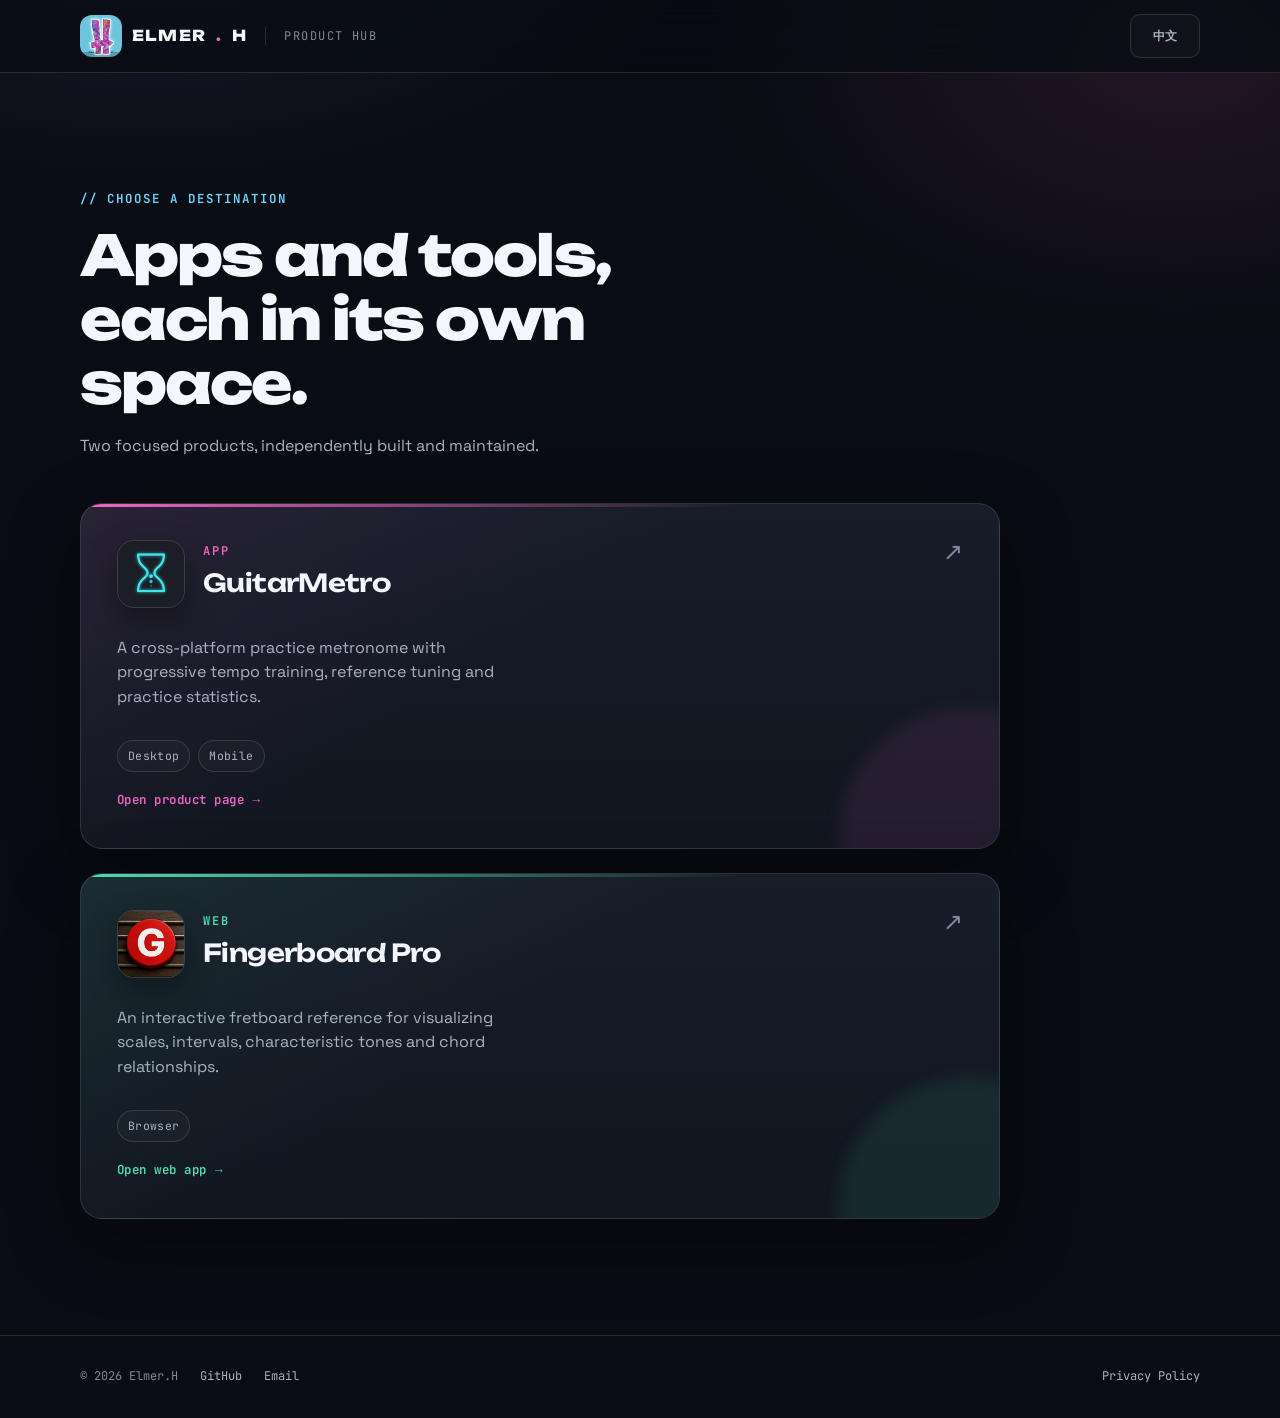
==== index.html @ 27b05f90 "Clarify products and detect visitor language" ====
<!doctype html>
<html lang="en">
<head>
  <meta charset="utf-8">
  <meta name="viewport" content="width=device-width, initial-scale=1">
  <title>Elmer.H — Apps &amp; Web Tools</title>
  <meta name="description" content="Independent apps and web tools from Elmer.H. Open GuitarMetro and Fingerboard Pro.">
  <meta name="theme-color" content="#090c12">
  <meta property="og:title" content="Elmer.H — Apps &amp; Web Tools">
  <meta property="og:description" content="A focused collection of independent apps and web tools.">
  <meta property="og:type" content="website">
  <meta property="og:url" content="https://elmerh.com/">
  <meta property="og:image" content="https://elmerh.com/assets/logo.png">
  <link rel="canonical" href="https://elmerh.com/">
  <link rel="icon" href="assets/logo-mark.png" type="image/png">
  <link rel="stylesheet" href="assets/fonts.css">
  <style>
    :root {
      color-scheme: dark;
      --color-background: #090c12;
      --color-surface: #111620;
      --color-surface-raised: #171d29;
      --color-text: #f4f6fb;
      --color-text-secondary: #aab3c5;
      --color-text-tertiary: #7e899e;
      --color-outline: rgba(255, 255, 255, 0.12);
      --color-outline-strong: rgba(255, 255, 255, 0.22);
      --color-interactive: #6ed8ff;
      --color-focus: #f6b8e2;
      --color-brand: #f266c6;
      --color-guitarmetro: #f266c6;
      --color-fingerboard: #4ee0ae;
      --shadow-card: 0 24px 70px rgba(0, 0, 0, 0.34);
      --font-display: "Unbounded", "Segoe UI Variable", sans-serif;
      --font-body: "Space Grotesk", "Segoe UI Variable", "PingFang SC", "Microsoft YaHei", sans-serif;
      --font-label: "JetBrains Mono", "Cascadia Code", monospace;
    }

    * { box-sizing: border-box; }
    html { min-width: 240px; background: var(--color-background); }

    body {
      min-height: 100vh;
      min-height: 100svh;
      margin: 0;
      display: grid;
      grid-template-rows: auto 1fr auto;
      color: var(--color-text);
      background:
        radial-gradient(900px 540px at 12% -10%, rgba(157, 123, 255, 0.15), transparent 64%),
        radial-gradient(780px 480px at 92% 4%, rgba(242, 102, 198, 0.11), transparent 60%),
        var(--color-background);
      font-family: var(--font-body);
      font-size: 1rem;
      line-height: 1.55;
      overflow-x: hidden;
    }

    a, button { -webkit-tap-highlight-color: transparent; }

    .skip-link {
      position: fixed;
      top: 12px;
      left: 12px;
      z-index: 20;
      padding: 10px 14px;
      border-radius: 8px;
      color: var(--color-background);
      background: var(--color-focus);
      font-weight: 700;
      text-decoration: none;
      transform: translateY(-160%);
    }

    .skip-link:focus { transform: translateY(0); }

    .shell {
      width: min(1120px, calc(100% - 48px));
      margin-inline: auto;
    }

    header {
      border-bottom: 1px solid var(--color-outline);
      background: rgba(9, 12, 18, 0.76);
      backdrop-filter: blur(16px);
      -webkit-backdrop-filter: blur(16px);
    }

    .nav {
      min-height: 72px;
      display: flex;
      align-items: center;
      gap: 18px;
    }

    .brand {
      display: inline-flex;
      align-items: center;
      gap: 10px;
      color: var(--color-text);
      font-family: var(--font-display);
      font-size: 0.94rem;
      font-weight: 800;
      letter-spacing: 0.08em;
      line-height: 1;
      text-decoration: none;
      text-transform: uppercase;
    }

    .brand-logo {
      width: 42px;
      height: 42px;
      display: block;
      flex: 0 0 auto;
      border-radius: 12px;
      object-fit: contain;
    }

    .brand-dot { color: var(--color-brand); }

    .hub-label {
      padding-left: 18px;
      border-left: 1px solid var(--color-outline);
      color: var(--color-text-tertiary);
      font-family: var(--font-label);
      font-size: 0.75rem;
      letter-spacing: 0.12em;
      text-transform: uppercase;
    }

    .nav-spacer { flex: 1; }

    .lang-button {
      min-width: 70px;
      min-height: 44px;
      padding: 8px 14px;
      border: 1px solid var(--color-outline);
      border-radius: 10px;
      color: var(--color-text-secondary);
      background: rgba(255, 255, 255, 0.025);
      font-family: var(--font-label);
      font-size: 0.78rem;
      font-weight: 600;
      letter-spacing: 0.04em;
      cursor: pointer;
      transition: color 150ms ease, border-color 150ms ease, background-color 150ms ease;
    }

    .lang-button:hover {
      color: var(--color-text);
      border-color: var(--color-outline-strong);
      background: rgba(255, 255, 255, 0.055);
    }

    :focus-visible {
      outline: 3px solid var(--color-focus);
      outline-offset: 4px;
    }

    main {
      display: flex;
      align-items: center;
      padding-block: clamp(56px, 10vw, 116px);
    }

    .intro { max-width: 760px; }

    .eyebrow {
      margin: 0 0 16px;
      color: var(--color-interactive);
      font-family: var(--font-label);
      font-size: 0.78rem;
      font-weight: 600;
      letter-spacing: 0.16em;
      text-transform: uppercase;
    }

    h1 {
      max-width: 720px;
      margin: 0;
      font-family: var(--font-display);
      font-size: clamp(2rem, 5.2vw, 3.5rem);
      font-weight: 800;
      letter-spacing: -0.035em;
      line-height: 1.14;
    }

    .intro-copy {
      max-width: 620px;
      margin: 18px 0 0;
      color: var(--color-text-secondary);
      font-size: 1rem;
    }

    .app-grid {
      display: grid;
      grid-template-columns: minmax(0, 1fr);
      width: min(100%, 920px);
      gap: 24px;
      margin-top: 44px;
    }

    .product-card {
      --card-accent: var(--color-interactive);
      position: relative;
      min-width: 0;
      min-height: 330px;
      padding: clamp(24px, 4vw, 36px);
      display: flex;
      flex-direction: column;
      overflow: hidden;
      border: 1px solid var(--color-outline);
      border-radius: 22px;
      color: inherit;
      background:
        linear-gradient(145deg, color-mix(in srgb, var(--card-accent) 8%, transparent), transparent 44%),
        linear-gradient(180deg, var(--color-surface-raised), var(--color-surface));
      box-shadow: var(--shadow-card);
      text-decoration: none;
      isolation: isolate;
      transition: transform 180ms ease, border-color 180ms ease, box-shadow 180ms ease;
    }

    .product-card::before {
      content: "";
      position: absolute;
      inset: 0 auto auto 0;
      width: 100%;
      height: 3px;
      background: linear-gradient(90deg, var(--card-accent), transparent 72%);
    }

    .product-card::after {
      content: "";
      position: absolute;
      right: -100px;
      bottom: -120px;
      z-index: -1;
      width: 260px;
      height: 260px;
      border-radius: 50%;
      background: color-mix(in srgb, var(--card-accent) 9%, transparent);
      filter: blur(8px);
    }

    .product-card--guitarmetro { --card-accent: var(--color-guitarmetro); }
    .product-card--fingerboard { --card-accent: var(--color-fingerboard); }

    .product-card:hover {
      transform: translateY(-4px);
      border-color: color-mix(in srgb, var(--card-accent) 54%, var(--color-outline));
      box-shadow: 0 30px 84px rgba(0, 0, 0, 0.42);
    }

    .product-card:focus-visible {
      border-color: var(--card-accent);
      outline-color: var(--color-focus);
    }

    .card-top {
      display: flex;
      align-items: flex-start;
      gap: 18px;
    }

    .app-icon {
      width: 68px;
      height: 68px;
      flex: none;
      border: 1px solid var(--color-outline);
      border-radius: 17px;
      object-fit: cover;
      box-shadow: 0 12px 30px rgba(0, 0, 0, 0.36);
    }

    .app-kind {
      margin: 2px 0 8px;
      color: var(--card-accent);
      font-family: var(--font-label);
      font-size: 0.75rem;
      font-weight: 600;
      letter-spacing: 0.15em;
      text-transform: uppercase;
    }

    h2 {
      margin: 0;
      font-family: var(--font-display);
      font-size: clamp(1.22rem, 2.2vw, 1.55rem);
      font-weight: 600;
      letter-spacing: -0.025em;
      line-height: 1.2;
    }

    .card-arrow {
      margin-left: auto;
      color: var(--color-text-tertiary);
      font-size: 1.5rem;
      line-height: 1;
      transition: color 150ms ease, transform 150ms ease;
    }

    .product-card:hover .card-arrow,
    .product-card:focus-visible .card-arrow {
      color: var(--card-accent);
      transform: translate(2px, -2px);
    }

    .card-copy {
      max-width: 42ch;
      margin: 28px 0 0;
      color: var(--color-text-secondary);
      font-size: 1rem;
    }

    .card-footer { margin-top: auto; padding-top: 30px; }

    .platforms {
      display: flex;
      flex-wrap: wrap;
      gap: 8px;
    }

    .platform {
      padding: 6px 10px;
      border: 1px solid var(--color-outline);
      border-radius: 999px;
      color: var(--color-text-secondary);
      background: rgba(255, 255, 255, 0.025);
      font-family: var(--font-label);
      font-size: 0.72rem;
      letter-spacing: 0.03em;
    }

    .open-label {
      display: inline-flex;
      align-items: center;
      gap: 8px;
      margin-top: 18px;
      color: var(--card-accent);
      font-family: var(--font-label);
      font-size: 0.78rem;
      font-weight: 600;
      letter-spacing: 0.04em;
    }

    footer {
      border-top: 1px solid var(--color-outline);
      color: var(--color-text-tertiary);
      font-family: var(--font-label);
      font-size: 0.75rem;
    }

    .footer-inner {
      min-height: 82px;
      display: flex;
      align-items: center;
      gap: 22px;
      flex-wrap: wrap;
    }

    .footer-spacer { flex: 1; }

    footer a {
      color: var(--color-text-secondary);
      text-underline-offset: 4px;
      text-decoration-color: transparent;
      transition: color 150ms ease, text-decoration-color 150ms ease;
    }

    footer a:hover {
      color: var(--color-text);
      text-decoration-color: var(--color-text-tertiary);
    }

    .zh-t { display: none; }
    html[lang="zh-CN"] .zh-t { display: inline; }
    html[lang="zh-CN"] .en-t { display: none; }

    @media (max-width: 760px) {
      .shell { width: min(100% - 36px, 640px); }
      main { align-items: flex-start; padding-block: 58px 72px; }
      .app-grid { grid-template-columns: 1fr; margin-top: 36px; }
      .product-card { min-height: 300px; }
    }

    @media (max-width: 420px) {
      .shell { width: min(100% - 28px, 380px); }
      .nav { min-height: 64px; gap: 12px; }
      .hub-label { display: none; }
      main { padding-block: 44px 56px; }
      h1 { font-size: 1.85rem; }
      .app-grid { gap: 16px; margin-top: 30px; }
      .product-card { min-height: 286px; border-radius: 18px; }
      .card-top { gap: 14px; }
      .card-arrow { display: none; }
      .app-icon { width: 60px; height: 60px; border-radius: 15px; }
      .footer-inner { align-items: flex-start; gap: 14px 20px; padding-block: 22px; }
      .footer-spacer { flex-basis: 100%; height: 0; }
    }

    @media (prefers-reduced-motion: reduce) {
      *, *::before, *::after {
        scroll-behavior: auto !important;
        transition-duration: 0.01ms !important;
        animation-duration: 0.01ms !important;
        animation-iteration-count: 1 !important;
      }
    }
  </style>
</head>
<body>
  <a class="skip-link" href="#products"><span class="en-t">Skip to products</span><span class="zh-t">跳到产品入口</span></a>

  <header>
    <nav class="nav shell" aria-label="Primary navigation">
      <a class="brand" href="/" aria-label="Elmer.H home"><img class="brand-logo" src="assets/logo.png" alt="" width="42" height="42">Elmer<span class="brand-dot">.</span>H</a>
      <span class="hub-label"><span class="en-t">Product Hub</span><span class="zh-t">产品入口</span></span>
      <span class="nav-spacer"></span>
      <button class="lang-button" id="languageButton" type="button" aria-pressed="false">
        <span class="en-t">中文</span><span class="zh-t">EN</span>
      </button>
    </nav>
  </header>

  <main id="products">
    <div class="shell">
      <div class="intro">
        <p class="eyebrow"><span class="en-t">// Choose a destination</span><span class="zh-t">// 选择一个入口</span></p>
        <h1>
          <span class="en-t">Apps and tools,<br>each in its own space.</span>
          <span class="zh-t">选择一个产品，<br>进入它自己的空间。</span>
        </h1>
        <p class="intro-copy">
          <span class="en-t">Two focused products, independently built and maintained.</span>
          <span class="zh-t">两个专注的产品，各自独立开发与维护。</span>
        </p>
      </div>

      <div class="app-grid">
        <a class="product-card product-card--guitarmetro" href="/guitarmetro/">
          <div class="card-top">
            <img class="app-icon" src="assets/guitarmetro-icon.png" alt="" width="68" height="68">
            <div>
              <p class="app-kind">App</p>
              <h2>GuitarMetro</h2>
            </div>
            <span class="card-arrow" aria-hidden="true">↗</span>
          </div>
          <p class="card-copy">
            <span class="en-t">A cross-platform practice metronome with progressive tempo training, reference tuning and practice statistics.</span>
            <span class="zh-t">跨平台练习节拍器，集渐进变速训练、参考调弦与练琴统计于一体。</span>
          </p>
          <div class="card-footer">
            <div class="platforms" aria-label="Supported platforms">
              <span class="platform">Desktop</span>
              <span class="platform">Mobile</span>
            </div>
            <span class="open-label"><span class="en-t">Open product page</span><span class="zh-t">打开产品页面</span> <span aria-hidden="true">→</span></span>
          </div>
        </a>

        <a class="product-card product-card--fingerboard" href="/fingerboard/">
          <div class="card-top">
            <img class="app-icon" src="assets/fingerboard-pro-icon.png" alt="" width="68" height="68">
            <div>
              <p class="app-kind">Web</p>
              <h2>Fingerboard Pro</h2>
            </div>
            <span class="card-arrow" aria-hidden="true">↗</span>
          </div>
          <p class="card-copy">
            <span class="en-t">An interactive fretboard reference for visualizing scales, intervals, characteristic tones and chord relationships.</span>
            <span class="zh-t">在整条吉他指板上查看音阶、音程、特征音与和弦关系的交互式参考工具。</span>
          </p>
          <div class="card-footer">
            <div class="platforms" aria-label="Supported platforms">
              <span class="platform">Browser</span>
            </div>
            <span class="open-label"><span class="en-t">Open web app</span><span class="zh-t">打开 Web 应用</span> <span aria-hidden="true">→</span></span>
          </div>
        </a>
      </div>
    </div>
  </main>

  <footer>
    <div class="footer-inner shell">
      <span>© 2026 Elmer.H</span>
      <a href="https://github.com/ElmerH313">GitHub</a>
      <a href="mailto:elmerhou@163.com">Email</a>
      <span class="footer-spacer"></span>
      <a href="privacy.html"><span class="en-t">Privacy Policy</span><span class="zh-t">隐私政策</span></a>
    </div>
  </footer>

  <script>
    (function () {
      var button = document.getElementById('languageButton');
      var language = /^zh(?:-|$)/i.test(navigator.language || '') ? 'zh-CN' : 'en';
      var hasSavedLanguage = false;
      var hasManualSelection = false;

      try {
        var savedLanguage = localStorage.getItem('lang');
        if (savedLanguage === 'zh' || savedLanguage === 'en') {
          language = savedLanguage === 'zh' ? 'zh-CN' : 'en';
          hasSavedLanguage = true;
        }
      } catch (_) {
        // Continue with automatic language detection when storage is unavailable.
      }

      function applyLanguage(nextLanguage) {
        var isChinese = nextLanguage === 'zh-CN';
        document.documentElement.lang = isChinese ? 'zh-CN' : 'en';
        button.setAttribute('aria-pressed', String(isChinese));
        button.setAttribute('aria-label', isChinese ? 'Switch to English' : '切换到中文');
      }

      applyLanguage(language);

      if (!hasSavedLanguage) {
        var controller = typeof AbortController === 'function' ? new AbortController() : null;
        var timeout = window.setTimeout(function () {
          if (controller) controller.abort();
        }, 1800);

        fetch('https://api.country.is/', {
          cache: 'no-store',
          signal: controller ? controller.signal : undefined
        })
          .then(function (response) {
            if (!response.ok) throw new Error('Country lookup failed');
            return response.json();
          })
          .then(function (result) {
            if (!hasManualSelection) {
              var usesChinese = ['CN', 'HK', 'MO', 'TW'].indexOf(result.country) !== -1;
              applyLanguage(usesChinese ? 'zh-CN' : 'en');
            }
          })
          .catch(function () {
            // Keep the browser-language fallback when IP detection is unavailable.
          })
          .finally(function () {
            window.clearTimeout(timeout);
          });
      }

      button.addEventListener('click', function () {
        hasManualSelection = true;
        var nextLanguage = document.documentElement.lang === 'zh-CN' ? 'en' : 'zh-CN';
        applyLanguage(nextLanguage);
        try {
          localStorage.setItem('lang', nextLanguage === 'zh-CN' ? 'zh' : 'en');
        } catch (_) {
          // The language still changes when storage is unavailable.
        }
      });
    })();
  </script>
</body>
</html>
---- assets/fonts.css ----
@font-face { font-family: 'JetBrains Mono'; font-style: normal; font-weight: 400; font-display: swap; src: url('fonts/JetBrainsMono-400.woff2') format('woff2'); }
@font-face { font-family: 'JetBrains Mono'; font-style: normal; font-weight: 600; font-display: swap; src: url('fonts/JetBrainsMono-600.woff2') format('woff2'); }
@font-face { font-family: 'Space Grotesk'; font-style: normal; font-weight: 400; font-display: swap; src: url('fonts/SpaceGrotesk-400.woff2') format('woff2'); }
@font-face { font-family: 'Space Grotesk'; font-style: normal; font-weight: 500; font-display: swap; src: url('fonts/SpaceGrotesk-500.woff2') format('woff2'); }
@font-face { font-family: 'Space Grotesk'; font-style: normal; font-weight: 700; font-display: swap; src: url('fonts/SpaceGrotesk-700.woff2') format('woff2'); }
@font-face { font-family: 'Unbounded'; font-style: normal; font-weight: 600; font-display: swap; src: url('fonts/Unbounded-600.woff2') format('woff2'); }
@font-face { font-family: 'Unbounded'; font-style: normal; font-weight: 800; font-display: swap; src: url('fonts/Unbounded-800.woff2') format('woff2'); }
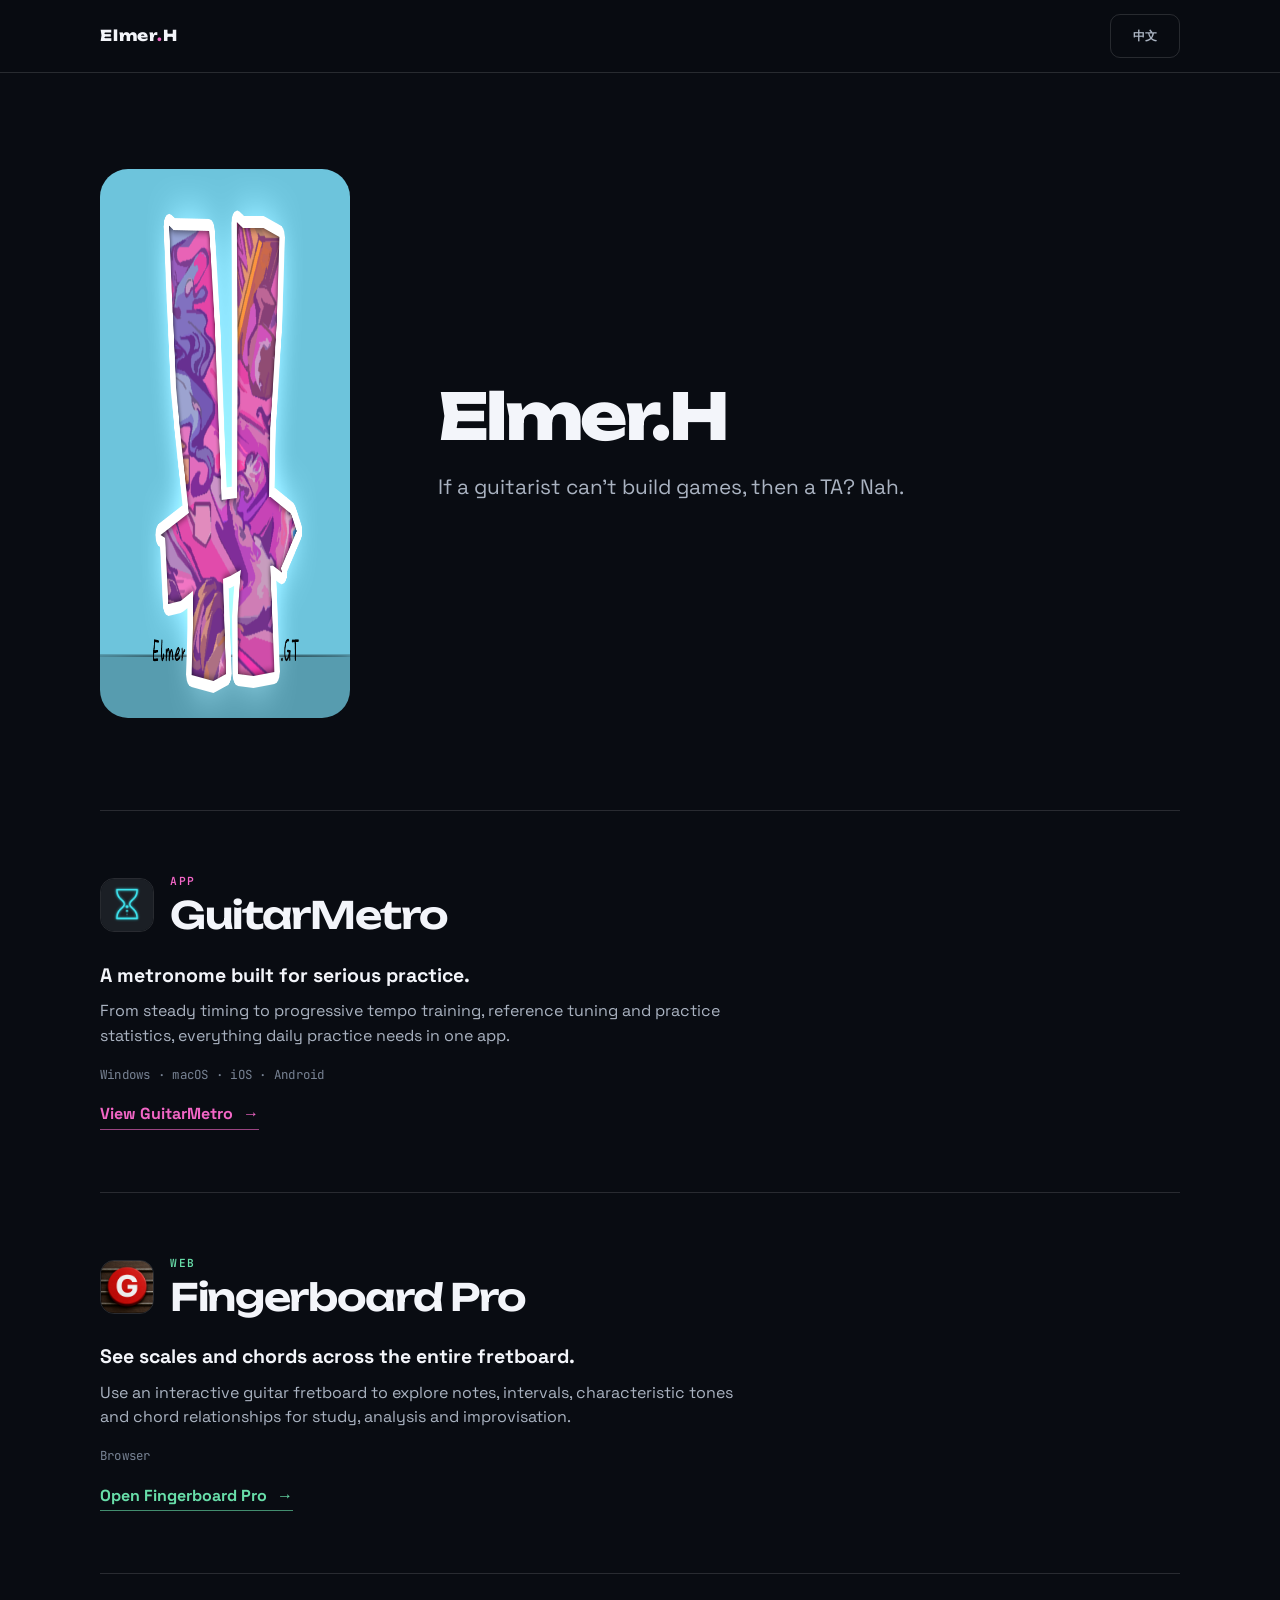
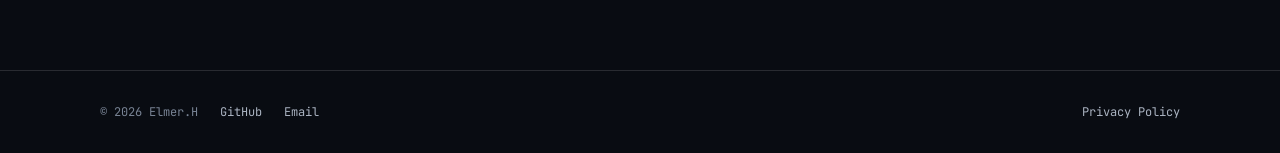
==== commit 1951767f: "Refine homepage into editorial product index" ====
--- a/index.html
+++ b/index.html
@@ -4,10 +4,10 @@
   <meta charset="utf-8">
   <meta name="viewport" content="width=device-width, initial-scale=1">
   <title>Elmer.H — Apps &amp; Web Tools</title>
-  <meta name="description" content="Independent apps and web tools from Elmer.H. Open GuitarMetro and Fingerboard Pro.">
+  <meta name="description" content="Independent apps and web tools by Elmer.H: GuitarMetro and Fingerboard Pro.">
   <meta name="theme-color" content="#090c12">
   <meta property="og:title" content="Elmer.H — Apps &amp; Web Tools">
-  <meta property="og:description" content="A focused collection of independent apps and web tools.">
+  <meta property="og:description" content="Independent apps and web tools by Elmer.H.">
   <meta property="og:type" content="website">
   <meta property="og:url" content="https://elmerh.com/">
   <meta property="og:image" content="https://elmerh.com/assets/logo.png">
@@ -17,56 +17,58 @@
   <style>
     :root {
       color-scheme: dark;
-      --color-background: #090c12;
-      --color-surface: #111620;
-      --color-surface-raised: #171d29;
-      --color-text: #f4f6fb;
-      --color-text-secondary: #aab3c5;
-      --color-text-tertiary: #7e899e;
-      --color-outline: rgba(255, 255, 255, 0.12);
-      --color-outline-strong: rgba(255, 255, 255, 0.22);
-      --color-interactive: #6ed8ff;
-      --color-focus: #f6b8e2;
-      --color-brand: #f266c6;
-      --color-guitarmetro: #f266c6;
-      --color-fingerboard: #4ee0ae;
-      --shadow-card: 0 24px 70px rgba(0, 0, 0, 0.34);
-      --font-display: "Unbounded", "Segoe UI Variable", sans-serif;
-      --font-body: "Space Grotesk", "Segoe UI Variable", "PingFang SC", "Microsoft YaHei", sans-serif;
-      --font-label: "JetBrains Mono", "Cascadia Code", monospace;
+      --background: #090c12;
+      --surface: #10151d;
+      --text: #f3f5fa;
+      --text-secondary: #aab3c1;
+      --text-tertiary: #788394;
+      --outline: rgba(255, 255, 255, 0.13);
+      --outline-strong: rgba(255, 255, 255, 0.25);
+      --focus: #f6b8e2;
+      --brand: #f266c6;
+      --guitarmetro: #f266c6;
+      --fingerboard: #68dea9;
+      --display: "Unbounded", "Segoe UI Variable", sans-serif;
+      --body: "Space Grotesk", "Segoe UI Variable", "PingFang SC", "Microsoft YaHei", sans-serif;
+      --label: "JetBrains Mono", "Cascadia Code", monospace;
     }
 
     * { box-sizing: border-box; }
-    html { min-width: 240px; background: var(--color-background); }
+    html { min-width: 240px; background: var(--background); }
 
     body {
       min-height: 100vh;
       min-height: 100svh;
       margin: 0;
-      display: grid;
-      grid-template-rows: auto 1fr auto;
-      color: var(--color-text);
-      background:
-        radial-gradient(900px 540px at 12% -10%, rgba(157, 123, 255, 0.15), transparent 64%),
-        radial-gradient(780px 480px at 92% 4%, rgba(242, 102, 198, 0.11), transparent 60%),
-        var(--color-background);
-      font-family: var(--font-body);
+      color: var(--text);
+      background: var(--background);
+      font-family: var(--body);
       font-size: 1rem;
       line-height: 1.55;
       overflow-x: hidden;
     }
 
     a, button { -webkit-tap-highlight-color: transparent; }
+
+    :focus-visible {
+      outline: 3px solid var(--focus);
+      outline-offset: 4px;
+    }
+
+    .shell {
+      width: min(1080px, calc(100% - 48px));
+      margin-inline: auto;
+    }
 
     .skip-link {
       position: fixed;
       top: 12px;
       left: 12px;
-      z-index: 20;
+      z-index: 30;
       padding: 10px 14px;
       border-radius: 8px;
-      color: var(--color-background);
-      background: var(--color-focus);
+      color: var(--background);
+      background: var(--focus);
       font-weight: 700;
       text-decoration: none;
       transform: translateY(-160%);
@@ -74,16 +76,14 @@
 
     .skip-link:focus { transform: translateY(0); }
 
-    .shell {
-      width: min(1120px, calc(100% - 48px));
-      margin-inline: auto;
-    }
-
     header {
-      border-bottom: 1px solid var(--color-outline);
-      background: rgba(9, 12, 18, 0.76);
-      backdrop-filter: blur(16px);
-      -webkit-backdrop-filter: blur(16px);
+      position: sticky;
+      top: 0;
+      z-index: 20;
+      border-bottom: 1px solid var(--outline);
+      background: rgba(9, 12, 18, 0.92);
+      backdrop-filter: blur(14px);
+      -webkit-backdrop-filter: blur(14px);
     }
 
     .nav {
@@ -94,260 +94,179 @@
     }
 
     .brand {
-      display: inline-flex;
-      align-items: center;
-      gap: 10px;
-      color: var(--color-text);
-      font-family: var(--font-display);
+      color: var(--text);
+      font-family: var(--display);
       font-size: 0.94rem;
-      font-weight: 800;
-      letter-spacing: 0.08em;
-      line-height: 1;
+      font-weight: 700;
+      letter-spacing: 0.05em;
       text-decoration: none;
-      text-transform: uppercase;
-    }
-
-    .brand-logo {
-      width: 42px;
-      height: 42px;
-      display: block;
-      flex: 0 0 auto;
-      border-radius: 12px;
-      object-fit: contain;
-    }
-
-    .brand-dot { color: var(--color-brand); }
-
-    .hub-label {
-      padding-left: 18px;
-      border-left: 1px solid var(--color-outline);
-      color: var(--color-text-tertiary);
-      font-family: var(--font-label);
-      font-size: 0.75rem;
-      letter-spacing: 0.12em;
-      text-transform: uppercase;
-    }
-
+    }
+
+    .brand-dot { color: var(--brand); }
     .nav-spacer { flex: 1; }
 
     .lang-button {
       min-width: 70px;
       min-height: 44px;
       padding: 8px 14px;
-      border: 1px solid var(--color-outline);
+      border: 1px solid var(--outline);
       border-radius: 10px;
-      color: var(--color-text-secondary);
-      background: rgba(255, 255, 255, 0.025);
-      font-family: var(--font-label);
+      color: var(--text-secondary);
+      background: transparent;
+      font-family: var(--label);
       font-size: 0.78rem;
       font-weight: 600;
-      letter-spacing: 0.04em;
       cursor: pointer;
       transition: color 150ms ease, border-color 150ms ease, background-color 150ms ease;
     }
 
     .lang-button:hover {
-      color: var(--color-text);
-      border-color: var(--color-outline-strong);
-      background: rgba(255, 255, 255, 0.055);
-    }
-
-    :focus-visible {
-      outline: 3px solid var(--color-focus);
-      outline-offset: 4px;
-    }
-
-    main {
+      color: var(--text);
+      border-color: var(--outline-strong);
+      background: rgba(255, 255, 255, 0.04);
+    }
+
+    main { padding-block: clamp(54px, 8vw, 96px); }
+
+    .hero {
+      display: grid;
+      grid-template-columns: minmax(190px, 250px) minmax(0, 1fr);
+      align-items: center;
+      gap: clamp(42px, 7vw, 88px);
+      padding-bottom: clamp(58px, 8vw, 92px);
+    }
+
+    .hero-logo {
+      width: 100%;
+      display: block;
+      border-radius: 28px;
+    }
+
+    h1 {
+      margin: 0;
+      font-family: var(--display);
+      font-size: clamp(2.25rem, 5vw, 4rem);
+      font-weight: 700;
+      letter-spacing: -0.04em;
+      line-height: 1;
+    }
+
+    .personal-line {
+      max-width: 36ch;
+      margin: 24px 0 0;
+      color: var(--text-secondary);
+      font-size: clamp(1.05rem, 2vw, 1.3rem);
+      line-height: 1.45;
+    }
+
+    .products {
+      border-top: 1px solid var(--outline);
+    }
+
+    .product {
+      --accent: var(--brand);
+      display: block;
+      position: relative;
+      padding-block: clamp(38px, 6vw, 62px);
+      border-bottom: 1px solid var(--outline);
+      color: inherit;
+      text-decoration: none;
+    }
+
+    .product--guitarmetro { --accent: var(--guitarmetro); }
+    .product--fingerboard { --accent: var(--fingerboard); }
+
+    .product-inner {
+      max-width: 790px;
+      transition: transform 180ms ease;
+    }
+
+    .product:hover .product-inner,
+    .product:focus-visible .product-inner {
+      transform: translateX(6px);
+    }
+
+    .product-heading {
       display: flex;
       align-items: center;
-      padding-block: clamp(56px, 10vw, 116px);
-    }
-
-    .intro { max-width: 760px; }
-
-    .eyebrow {
-      margin: 0 0 16px;
-      color: var(--color-interactive);
-      font-family: var(--font-label);
-      font-size: 0.78rem;
+      gap: 16px;
+    }
+
+    .app-icon {
+      width: 54px;
+      height: 54px;
+      flex: 0 0 auto;
+      display: block;
+      border: 1px solid var(--outline);
+      border-radius: 14px;
+      object-fit: cover;
+    }
+
+    .product-kind {
+      margin: 0 0 5px;
+      color: var(--accent);
+      font-family: var(--label);
+      font-size: 0.7rem;
       font-weight: 600;
-      letter-spacing: 0.16em;
-      text-transform: uppercase;
-    }
-
-    h1 {
-      max-width: 720px;
-      margin: 0;
-      font-family: var(--font-display);
-      font-size: clamp(2rem, 5.2vw, 3.5rem);
-      font-weight: 800;
-      letter-spacing: -0.035em;
-      line-height: 1.14;
-    }
-
-    .intro-copy {
-      max-width: 620px;
-      margin: 18px 0 0;
-      color: var(--color-text-secondary);
-      font-size: 1rem;
-    }
-
-    .app-grid {
-      display: grid;
-      grid-template-columns: minmax(0, 1fr);
-      width: min(100%, 920px);
-      gap: 24px;
-      margin-top: 44px;
-    }
-
-    .product-card {
-      --card-accent: var(--color-interactive);
-      position: relative;
-      min-width: 0;
-      min-height: 330px;
-      padding: clamp(24px, 4vw, 36px);
-      display: flex;
-      flex-direction: column;
-      overflow: hidden;
-      border: 1px solid var(--color-outline);
-      border-radius: 22px;
-      color: inherit;
-      background:
-        linear-gradient(145deg, color-mix(in srgb, var(--card-accent) 8%, transparent), transparent 44%),
-        linear-gradient(180deg, var(--color-surface-raised), var(--color-surface));
-      box-shadow: var(--shadow-card);
-      text-decoration: none;
-      isolation: isolate;
-      transition: transform 180ms ease, border-color 180ms ease, box-shadow 180ms ease;
-    }
-
-    .product-card::before {
-      content: "";
-      position: absolute;
-      inset: 0 auto auto 0;
-      width: 100%;
-      height: 3px;
-      background: linear-gradient(90deg, var(--card-accent), transparent 72%);
-    }
-
-    .product-card::after {
-      content: "";
-      position: absolute;
-      right: -100px;
-      bottom: -120px;
-      z-index: -1;
-      width: 260px;
-      height: 260px;
-      border-radius: 50%;
-      background: color-mix(in srgb, var(--card-accent) 9%, transparent);
-      filter: blur(8px);
-    }
-
-    .product-card--guitarmetro { --card-accent: var(--color-guitarmetro); }
-    .product-card--fingerboard { --card-accent: var(--color-fingerboard); }
-
-    .product-card:hover {
-      transform: translateY(-4px);
-      border-color: color-mix(in srgb, var(--card-accent) 54%, var(--color-outline));
-      box-shadow: 0 30px 84px rgba(0, 0, 0, 0.42);
-    }
-
-    .product-card:focus-visible {
-      border-color: var(--card-accent);
-      outline-color: var(--color-focus);
-    }
-
-    .card-top {
-      display: flex;
-      align-items: flex-start;
-      gap: 18px;
-    }
-
-    .app-icon {
-      width: 68px;
-      height: 68px;
-      flex: none;
-      border: 1px solid var(--color-outline);
-      border-radius: 17px;
-      object-fit: cover;
-      box-shadow: 0 12px 30px rgba(0, 0, 0, 0.36);
-    }
-
-    .app-kind {
-      margin: 2px 0 8px;
-      color: var(--card-accent);
-      font-family: var(--font-label);
-      font-size: 0.75rem;
-      font-weight: 600;
-      letter-spacing: 0.15em;
+      letter-spacing: 0.14em;
       text-transform: uppercase;
     }
 
     h2 {
       margin: 0;
-      font-family: var(--font-display);
-      font-size: clamp(1.22rem, 2.2vw, 1.55rem);
+      font-family: var(--display);
+      font-size: clamp(1.55rem, 3vw, 2.35rem);
       font-weight: 600;
-      letter-spacing: -0.025em;
-      line-height: 1.2;
-    }
-
-    .card-arrow {
-      margin-left: auto;
-      color: var(--color-text-tertiary);
-      font-size: 1.5rem;
-      line-height: 1;
-      transition: color 150ms ease, transform 150ms ease;
-    }
-
-    .product-card:hover .card-arrow,
-    .product-card:focus-visible .card-arrow {
-      color: var(--card-accent);
-      transform: translate(2px, -2px);
-    }
-
-    .card-copy {
-      max-width: 42ch;
-      margin: 28px 0 0;
-      color: var(--color-text-secondary);
+      letter-spacing: -0.035em;
+      line-height: 1.1;
+    }
+
+    .product-summary {
+      margin: 24px 0 0;
+      color: var(--text);
+      font-size: clamp(1.05rem, 2vw, 1.22rem);
+      font-weight: 600;
+    }
+
+    .product-description {
+      max-width: 66ch;
+      margin: 8px 0 0;
+      color: var(--text-secondary);
       font-size: 1rem;
     }
 
-    .card-footer { margin-top: auto; padding-top: 30px; }
-
     .platforms {
-      display: flex;
-      flex-wrap: wrap;
-      gap: 8px;
-    }
-
-    .platform {
-      padding: 6px 10px;
-      border: 1px solid var(--color-outline);
-      border-radius: 999px;
-      color: var(--color-text-secondary);
-      background: rgba(255, 255, 255, 0.025);
-      font-family: var(--font-label);
-      font-size: 0.72rem;
-      letter-spacing: 0.03em;
+      margin: 16px 0 0;
+      color: var(--text-tertiary);
+      font-family: var(--label);
+      font-size: 0.78rem;
+      letter-spacing: 0.02em;
     }
 
     .open-label {
       display: inline-flex;
       align-items: center;
-      gap: 8px;
+      gap: 10px;
       margin-top: 18px;
-      color: var(--card-accent);
-      font-family: var(--font-label);
-      font-size: 0.78rem;
+      padding-bottom: 2px;
+      border-bottom: 1px solid color-mix(in srgb, var(--accent) 62%, transparent);
+      color: var(--accent);
       font-weight: 600;
-      letter-spacing: 0.04em;
+    }
+
+    .open-label span[aria-hidden="true"] {
+      transition: transform 150ms ease;
+    }
+
+    .product:hover .open-label span[aria-hidden="true"],
+    .product:focus-visible .open-label span[aria-hidden="true"] {
+      transform: translateX(4px);
     }
 
     footer {
-      border-top: 1px solid var(--color-outline);
-      color: var(--color-text-tertiary);
-      font-family: var(--font-label);
+      border-top: 1px solid var(--outline);
+      color: var(--text-tertiary);
+      font-family: var(--label);
       font-size: 0.75rem;
     }
 
@@ -362,39 +281,44 @@
     .footer-spacer { flex: 1; }
 
     footer a {
-      color: var(--color-text-secondary);
+      color: var(--text-secondary);
       text-underline-offset: 4px;
       text-decoration-color: transparent;
-      transition: color 150ms ease, text-decoration-color 150ms ease;
     }
 
     footer a:hover {
-      color: var(--color-text);
-      text-decoration-color: var(--color-text-tertiary);
+      color: var(--text);
+      text-decoration-color: var(--text-tertiary);
     }
 
     .zh-t { display: none; }
     html[lang="zh-CN"] .zh-t { display: inline; }
     html[lang="zh-CN"] .en-t { display: none; }
 
-    @media (max-width: 760px) {
-      .shell { width: min(100% - 36px, 640px); }
-      main { align-items: flex-start; padding-block: 58px 72px; }
-      .app-grid { grid-template-columns: 1fr; margin-top: 36px; }
-      .product-card { min-height: 300px; }
+    @media (max-width: 720px) {
+      .shell { width: min(100% - 36px, 620px); }
+      main { padding-block: 48px 64px; }
+      .hero {
+        grid-template-columns: 1fr;
+        gap: 30px;
+        padding-bottom: 58px;
+      }
+      .hero-logo { width: min(210px, 58vw); }
+      .personal-line { margin-top: 18px; }
+      .product { padding-block: 42px; }
     }
 
     @media (max-width: 420px) {
       .shell { width: min(100% - 28px, 380px); }
-      .nav { min-height: 64px; gap: 12px; }
-      .hub-label { display: none; }
-      main { padding-block: 44px 56px; }
-      h1 { font-size: 1.85rem; }
-      .app-grid { gap: 16px; margin-top: 30px; }
-      .product-card { min-height: 286px; border-radius: 18px; }
-      .card-top { gap: 14px; }
-      .card-arrow { display: none; }
-      .app-icon { width: 60px; height: 60px; border-radius: 15px; }
+      .nav { min-height: 64px; }
+      main { padding-block: 38px 54px; }
+      .hero { padding-bottom: 46px; }
+      .hero-logo { width: min(180px, 58vw); border-radius: 22px; }
+      h1 { font-size: 2rem; }
+      .product-heading { gap: 13px; }
+      .app-icon { width: 48px; height: 48px; border-radius: 12px; }
+      h2 { font-size: 1.4rem; }
+      .product-summary { margin-top: 20px; }
       .footer-inner { align-items: flex-start; gap: 14px 20px; padding-block: 22px; }
       .footer-spacer { flex-basis: 100%; height: 0; }
     }
@@ -410,12 +334,11 @@
   </style>
 </head>
 <body>
-  <a class="skip-link" href="#products"><span class="en-t">Skip to products</span><span class="zh-t">跳到产品入口</span></a>
+  <a class="skip-link" href="#products"><span class="en-t">Skip to products</span><span class="zh-t">跳到产品</span></a>
 
   <header>
     <nav class="nav shell" aria-label="Primary navigation">
-      <a class="brand" href="/" aria-label="Elmer.H home"><img class="brand-logo" src="assets/logo.png" alt="" width="42" height="42">Elmer<span class="brand-dot">.</span>H</a>
-      <span class="hub-label"><span class="en-t">Product Hub</span><span class="zh-t">产品入口</span></span>
+      <a class="brand" href="/" aria-label="Elmer.H home">Elmer<span class="brand-dot">.</span>H</a>
       <span class="nav-spacer"></span>
       <button class="lang-button" id="languageButton" type="button" aria-pressed="false">
         <span class="en-t">中文</span><span class="zh-t">EN</span>
@@ -423,64 +346,61 @@
     </nav>
   </header>
 
-  <main id="products">
+  <main>
     <div class="shell">
-      <div class="intro">
-        <p class="eyebrow"><span class="en-t">// Choose a destination</span><span class="zh-t">// 选择一个入口</span></p>
-        <h1>
-          <span class="en-t">Apps and tools,<br>each in its own space.</span>
-          <span class="zh-t">选择一个产品，<br>进入它自己的空间。</span>
-        </h1>
-        <p class="intro-copy">
-          <span class="en-t">Two focused products, independently built and maintained.</span>
-          <span class="zh-t">两个专注的产品，各自独立开发与维护。</span>
-        </p>
-      </div>
-
-      <div class="app-grid">
-        <a class="product-card product-card--guitarmetro" href="/guitarmetro/">
-          <div class="card-top">
-            <img class="app-icon" src="assets/guitarmetro-icon.png" alt="" width="68" height="68">
-            <div>
-              <p class="app-kind">App</p>
-              <h2>GuitarMetro</h2>
+      <section class="hero" aria-labelledby="pageTitle">
+        <img class="hero-logo" src="assets/logo.png" alt="" width="549" height="549">
+        <div>
+          <h1 id="pageTitle">Elmer.H</h1>
+          <p class="personal-line">If a guitarist can’t build games, then a TA? Nah.</p>
+        </div>
+      </section>
+
+      <section class="products" id="products" aria-label="Products">
+        <a class="product product--guitarmetro" href="/guitarmetro/">
+          <div class="product-inner">
+            <div class="product-heading">
+              <img class="app-icon" src="assets/guitarmetro-icon.png" alt="" width="54" height="54">
+              <div>
+                <p class="product-kind">App</p>
+                <h2>GuitarMetro</h2>
+              </div>
             </div>
-            <span class="card-arrow" aria-hidden="true">↗</span>
-          </div>
-          <p class="card-copy">
-            <span class="en-t">A cross-platform practice metronome with progressive tempo training, reference tuning and practice statistics.</span>
-            <span class="zh-t">跨平台练习节拍器，集渐进变速训练、参考调弦与练琴统计于一体。</span>
-          </p>
-          <div class="card-footer">
-            <div class="platforms" aria-label="Supported platforms">
-              <span class="platform">Desktop</span>
-              <span class="platform">Mobile</span>
-            </div>
-            <span class="open-label"><span class="en-t">Open product page</span><span class="zh-t">打开产品页面</span> <span aria-hidden="true">→</span></span>
+            <p class="product-summary">
+              <span class="en-t">A metronome built for serious practice.</span>
+              <span class="zh-t">为认真练习而做的节拍器。</span>
+            </p>
+            <p class="product-description">
+              <span class="en-t">From steady timing to progressive tempo training, reference tuning and practice statistics, everything daily practice needs in one app.</span>
+              <span class="zh-t">从稳定节拍到渐进变速、参考调弦和练习统计，把日常练琴需要放在一个 App 里。</span>
+            </p>
+            <p class="platforms">Windows · macOS · iOS · Android</p>
+            <span class="open-label"><span class="en-t">View GuitarMetro</span><span class="zh-t">查看 GuitarMetro</span> <span aria-hidden="true">→</span></span>
           </div>
         </a>
 
-        <a class="product-card product-card--fingerboard" href="/fingerboard/">
-          <div class="card-top">
-            <img class="app-icon" src="assets/fingerboard-pro-icon.png" alt="" width="68" height="68">
-            <div>
-              <p class="app-kind">Web</p>
-              <h2>Fingerboard Pro</h2>
+        <a class="product product--fingerboard" href="/fingerboard/">
+          <div class="product-inner">
+            <div class="product-heading">
+              <img class="app-icon" src="assets/fingerboard-pro-icon.png" alt="" width="54" height="54">
+              <div>
+                <p class="product-kind">Web</p>
+                <h2>Fingerboard Pro</h2>
+              </div>
             </div>
-            <span class="card-arrow" aria-hidden="true">↗</span>
-          </div>
-          <p class="card-copy">
-            <span class="en-t">An interactive fretboard reference for visualizing scales, intervals, characteristic tones and chord relationships.</span>
-            <span class="zh-t">在整条吉他指板上查看音阶、音程、特征音与和弦关系的交互式参考工具。</span>
-          </p>
-          <div class="card-footer">
-            <div class="platforms" aria-label="Supported platforms">
-              <span class="platform">Browser</span>
-            </div>
-            <span class="open-label"><span class="en-t">Open web app</span><span class="zh-t">打开 Web 应用</span> <span aria-hidden="true">→</span></span>
+            <p class="product-summary">
+              <span class="en-t">See scales and chords across the entire fretboard.</span>
+              <span class="zh-t">在整条指板上看懂音阶与和弦。</span>
+            </p>
+            <p class="product-description">
+              <span class="en-t">Use an interactive guitar fretboard to explore notes, intervals, characteristic tones and chord relationships for study, analysis and improvisation.</span>
+              <span class="zh-t">用可交互的吉他指板查看音名、音程、特征音和和弦关系，帮助学习、分析与即兴。</span>
+            </p>
+            <p class="platforms">Browser</p>
+            <span class="open-label"><span class="en-t">Open Fingerboard Pro</span><span class="zh-t">打开 Fingerboard Pro</span> <span aria-hidden="true">→</span></span>
           </div>
         </a>
-      </div>
+      </section>
     </div>
   </main>
 
@@ -498,17 +418,14 @@
     (function () {
       var button = document.getElementById('languageButton');
       var language = /^zh(?:-|$)/i.test(navigator.language || '') ? 'zh-CN' : 'en';
-      var hasSavedLanguage = false;
-      var hasManualSelection = false;
 
       try {
         var savedLanguage = localStorage.getItem('lang');
         if (savedLanguage === 'zh' || savedLanguage === 'en') {
           language = savedLanguage === 'zh' ? 'zh-CN' : 'en';
-          hasSavedLanguage = true;
         }
       } catch (_) {
-        // Continue with automatic language detection when storage is unavailable.
+        // Continue with the browser language when storage is unavailable.
       }
 
       function applyLanguage(nextLanguage) {
@@ -520,36 +437,7 @@
 
       applyLanguage(language);
 
-      if (!hasSavedLanguage) {
-        var controller = typeof AbortController === 'function' ? new AbortController() : null;
-        var timeout = window.setTimeout(function () {
-          if (controller) controller.abort();
-        }, 1800);
-
-        fetch('https://api.country.is/', {
-          cache: 'no-store',
-          signal: controller ? controller.signal : undefined
-        })
-          .then(function (response) {
-            if (!response.ok) throw new Error('Country lookup failed');
-            return response.json();
-          })
-          .then(function (result) {
-            if (!hasManualSelection) {
-              var usesChinese = ['CN', 'HK', 'MO', 'TW'].indexOf(result.country) !== -1;
-              applyLanguage(usesChinese ? 'zh-CN' : 'en');
-            }
-          })
-          .catch(function () {
-            // Keep the browser-language fallback when IP detection is unavailable.
-          })
-          .finally(function () {
-            window.clearTimeout(timeout);
-          });
-      }
-
       button.addEventListener('click', function () {
-        hasManualSelection = true;
         var nextLanguage = document.documentElement.lang === 'zh-CN' ? 'en' : 'zh-CN';
         applyLanguage(nextLanguage);
         try {
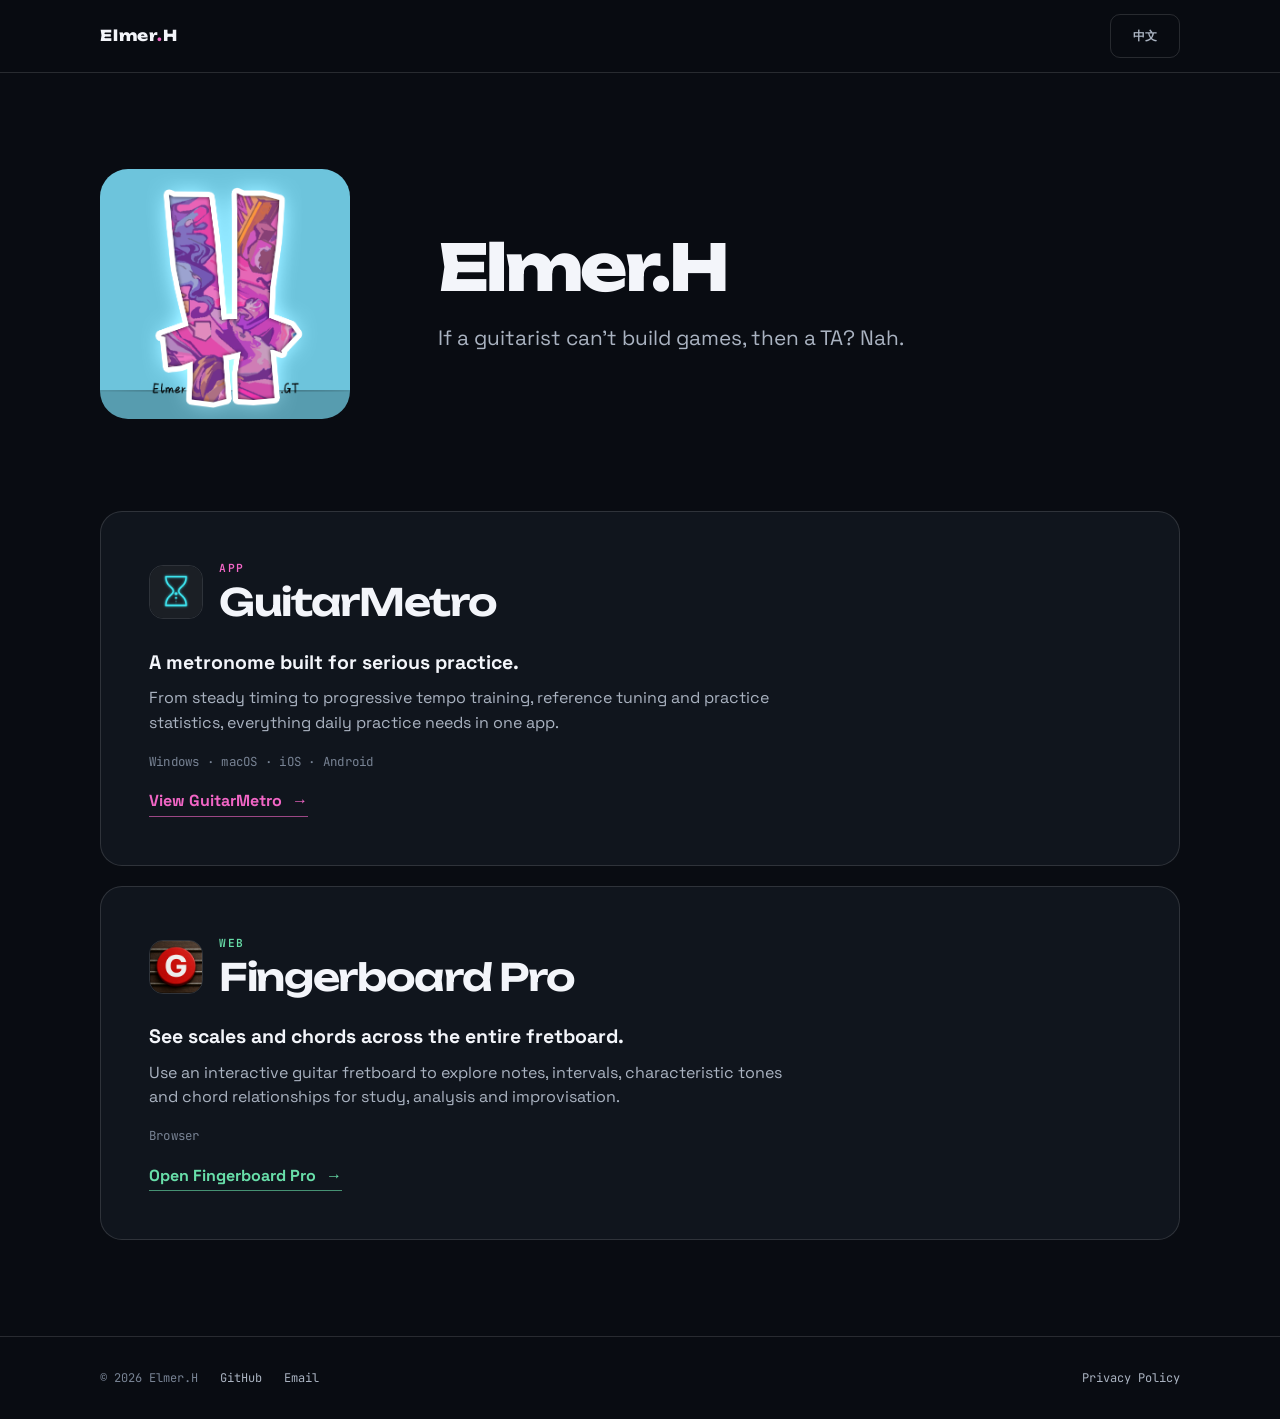
==== commit 6018900a: "Frame homepage product entries" ====
--- a/index.html
+++ b/index.html
@@ -138,8 +138,11 @@
 
     .hero-logo {
       width: 100%;
+      height: auto;
+      aspect-ratio: 1;
       display: block;
       border-radius: 28px;
+      object-fit: cover;
     }
 
     h1 {
@@ -160,17 +163,27 @@
     }
 
     .products {
-      border-top: 1px solid var(--outline);
+      display: grid;
+      gap: 20px;
     }
 
     .product {
       --accent: var(--brand);
       display: block;
       position: relative;
-      padding-block: clamp(38px, 6vw, 62px);
-      border-bottom: 1px solid var(--outline);
+      padding: clamp(30px, 5vw, 48px);
+      border: 1px solid var(--outline);
+      border-radius: 22px;
       color: inherit;
+      background: var(--surface);
       text-decoration: none;
+      transition: border-color 180ms ease, background-color 180ms ease;
+    }
+
+    .product:hover,
+    .product:focus-visible {
+      border-color: color-mix(in srgb, var(--accent) 48%, var(--outline));
+      background: color-mix(in srgb, var(--surface) 94%, var(--accent));
     }
 
     .product--guitarmetro { --accent: var(--guitarmetro); }
@@ -305,7 +318,7 @@
       }
       .hero-logo { width: min(210px, 58vw); }
       .personal-line { margin-top: 18px; }
-      .product { padding-block: 42px; }
+      .product { padding: 30px; }
     }
 
     @media (max-width: 420px) {
@@ -314,6 +327,8 @@
       main { padding-block: 38px 54px; }
       .hero { padding-bottom: 46px; }
       .hero-logo { width: min(180px, 58vw); border-radius: 22px; }
+      .products { gap: 14px; }
+      .product { padding: 24px; border-radius: 18px; }
       h1 { font-size: 2rem; }
       .product-heading { gap: 13px; }
       .app-icon { width: 48px; height: 48px; border-radius: 12px; }
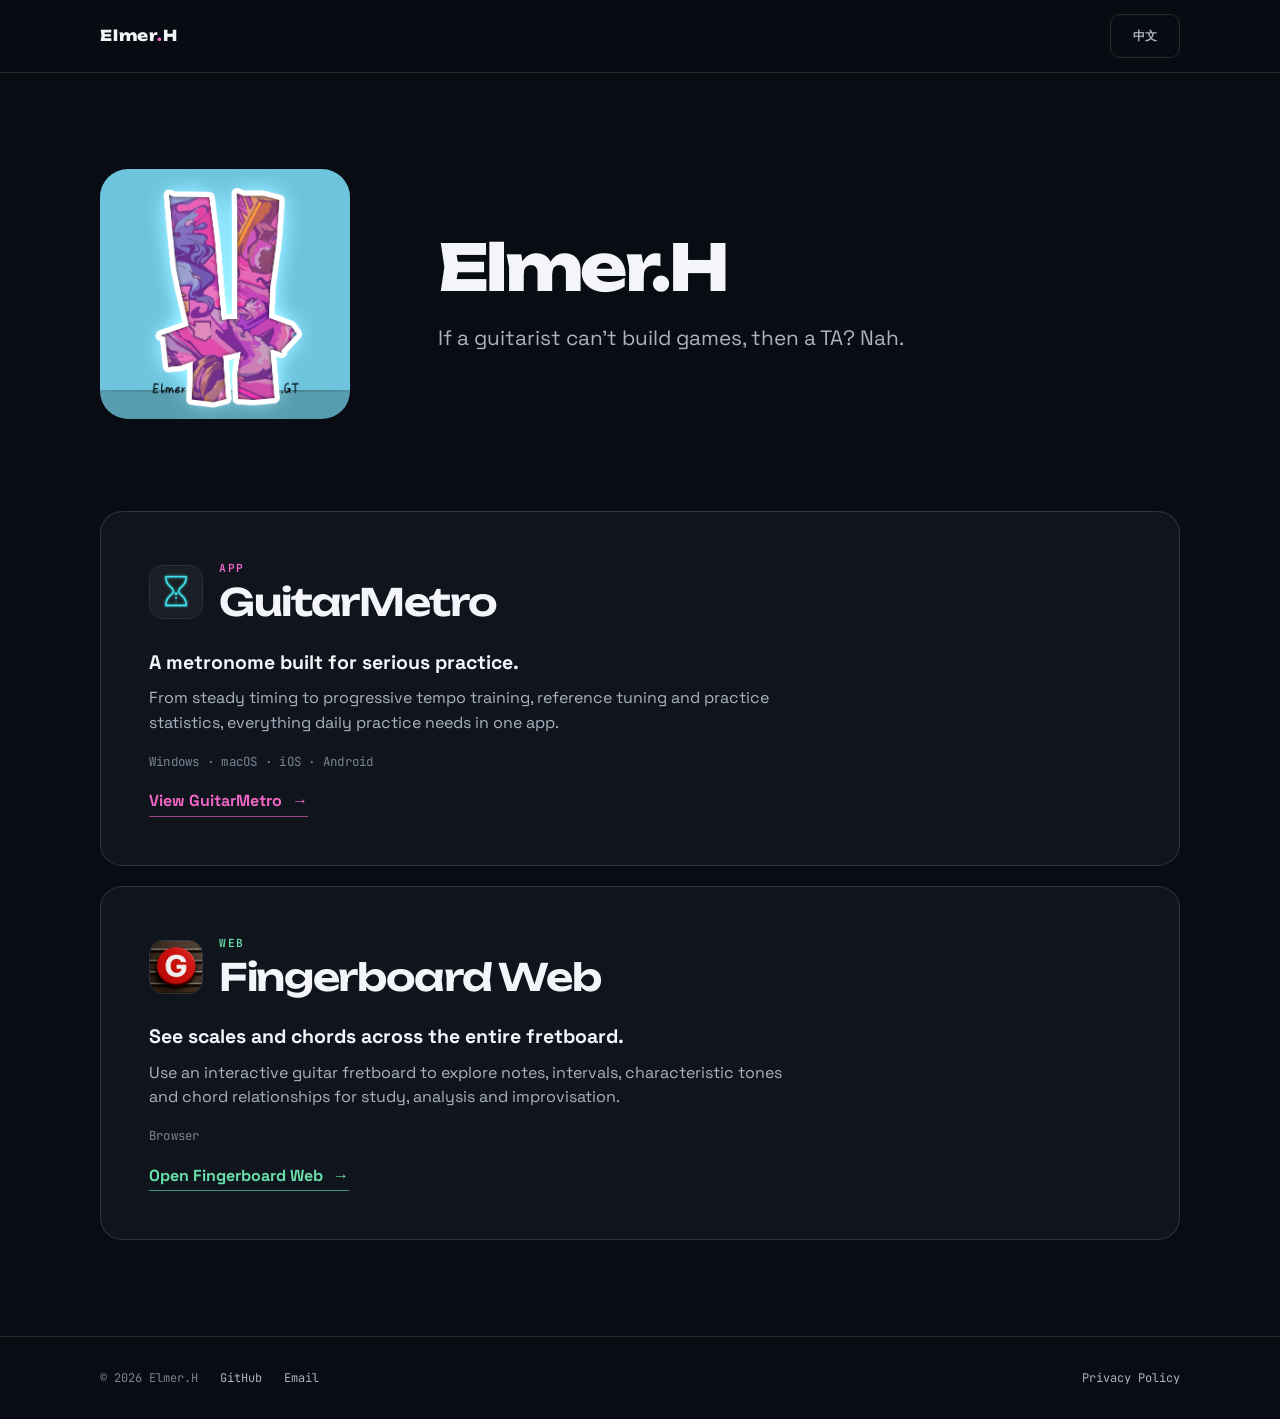
==== commit 8ef43b45: "Rename Fingerboard entry to Web v1.0.0" ====
--- a/index.html
+++ b/index.html
@@ -3,8 +3,9 @@
 <head>
   <meta charset="utf-8">
   <meta name="viewport" content="width=device-width, initial-scale=1">
+  <meta name="application-version" content="1.0.0">
   <title>Elmer.H — Apps &amp; Web Tools</title>
-  <meta name="description" content="Independent apps and web tools by Elmer.H: GuitarMetro and Fingerboard Pro.">
+  <meta name="description" content="Independent apps and web tools by Elmer.H: GuitarMetro and Fingerboard Web.">
   <meta name="theme-color" content="#090c12">
   <meta property="og:title" content="Elmer.H — Apps &amp; Web Tools">
   <meta property="og:description" content="Independent apps and web tools by Elmer.H.">
@@ -397,10 +398,10 @@
         <a class="product product--fingerboard" href="/fingerboard/">
           <div class="product-inner">
             <div class="product-heading">
-              <img class="app-icon" src="assets/fingerboard-pro-icon.png" alt="" width="54" height="54">
+              <img class="app-icon" src="assets/fingerboard-web-icon.png" alt="" width="54" height="54">
               <div>
                 <p class="product-kind">Web</p>
-                <h2>Fingerboard Pro</h2>
+                <h2>Fingerboard Web</h2>
               </div>
             </div>
             <p class="product-summary">
@@ -412,7 +413,7 @@
               <span class="zh-t">用可交互的吉他指板查看音名、音程、特征音和和弦关系，帮助学习、分析与即兴。</span>
             </p>
             <p class="platforms">Browser</p>
-            <span class="open-label"><span class="en-t">Open Fingerboard Pro</span><span class="zh-t">打开 Fingerboard Pro</span> <span aria-hidden="true">→</span></span>
+            <span class="open-label"><span class="en-t">Open Fingerboard Web</span><span class="zh-t">打开 Fingerboard Web</span> <span aria-hidden="true">→</span></span>
           </div>
         </a>
       </section>
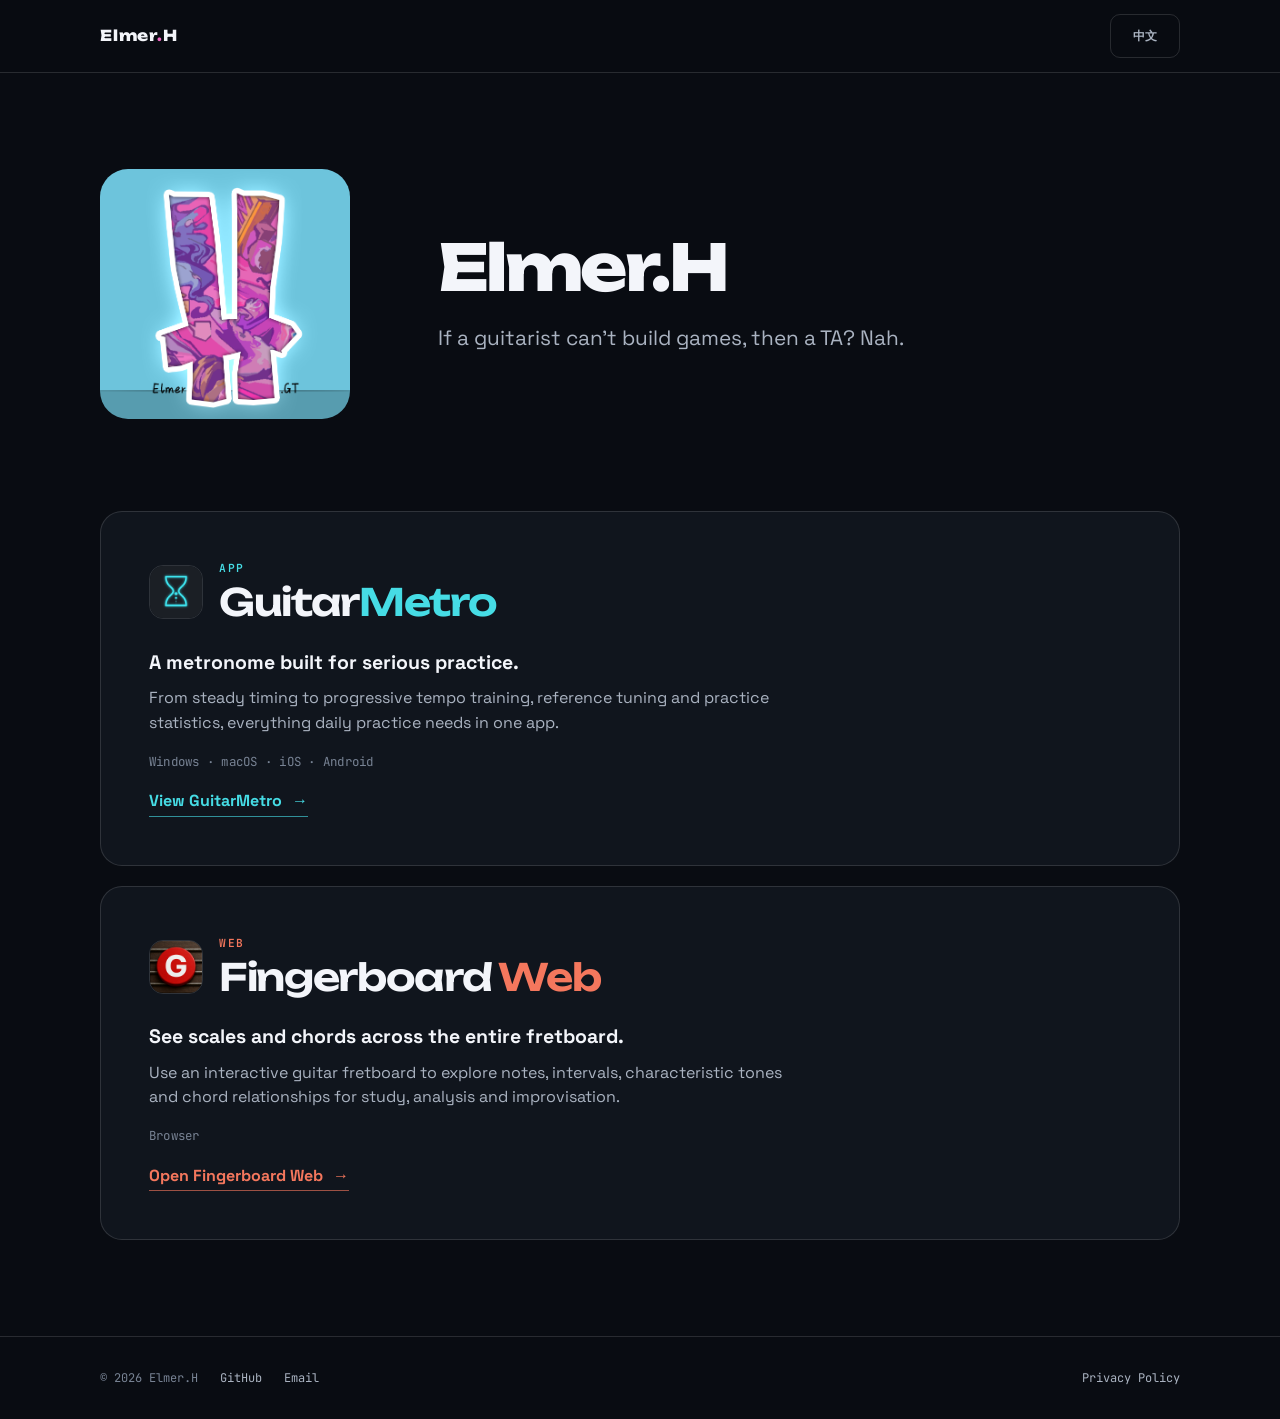
==== commit 5479d3aa: "Refine homepage product colors" ====
--- a/index.html
+++ b/index.html
@@ -3,7 +3,7 @@
 <head>
   <meta charset="utf-8">
   <meta name="viewport" content="width=device-width, initial-scale=1">
-  <meta name="application-version" content="1.0.0">
+  <meta name="application-version" content="1.0.1">
   <title>Elmer.H — Apps &amp; Web Tools</title>
   <meta name="description" content="Independent apps and web tools by Elmer.H: GuitarMetro and Fingerboard Web.">
   <meta name="theme-color" content="#090c12">
@@ -27,8 +27,8 @@
       --outline-strong: rgba(255, 255, 255, 0.25);
       --focus: #f6b8e2;
       --brand: #f266c6;
-      --guitarmetro: #f266c6;
-      --fingerboard: #68dea9;
+      --guitarmetro: #46dce5;
+      --fingerboard: #f4775d;
       --display: "Unbounded", "Segoe UI Variable", sans-serif;
       --body: "Space Grotesk", "Segoe UI Variable", "PingFang SC", "Microsoft YaHei", sans-serif;
       --label: "JetBrains Mono", "Cascadia Code", monospace;
@@ -228,11 +228,16 @@
 
     h2 {
       margin: 0;
+      color: var(--text);
       font-family: var(--display);
       font-size: clamp(1.55rem, 3vw, 2.35rem);
       font-weight: 600;
       letter-spacing: -0.035em;
       line-height: 1.1;
+    }
+
+    .product-title-accent {
+      color: var(--accent);
     }
 
     .product-summary {
@@ -379,7 +384,7 @@
               <img class="app-icon" src="assets/guitarmetro-icon.png" alt="" width="54" height="54">
               <div>
                 <p class="product-kind">App</p>
-                <h2>GuitarMetro</h2>
+                <h2>Guitar<span class="product-title-accent">Metro</span></h2>
               </div>
             </div>
             <p class="product-summary">
@@ -401,7 +406,7 @@
               <img class="app-icon" src="assets/fingerboard-web-icon.png" alt="" width="54" height="54">
               <div>
                 <p class="product-kind">Web</p>
-                <h2>Fingerboard Web</h2>
+                <h2>Fingerboard <span class="product-title-accent">Web</span></h2>
               </div>
             </div>
             <p class="product-summary">
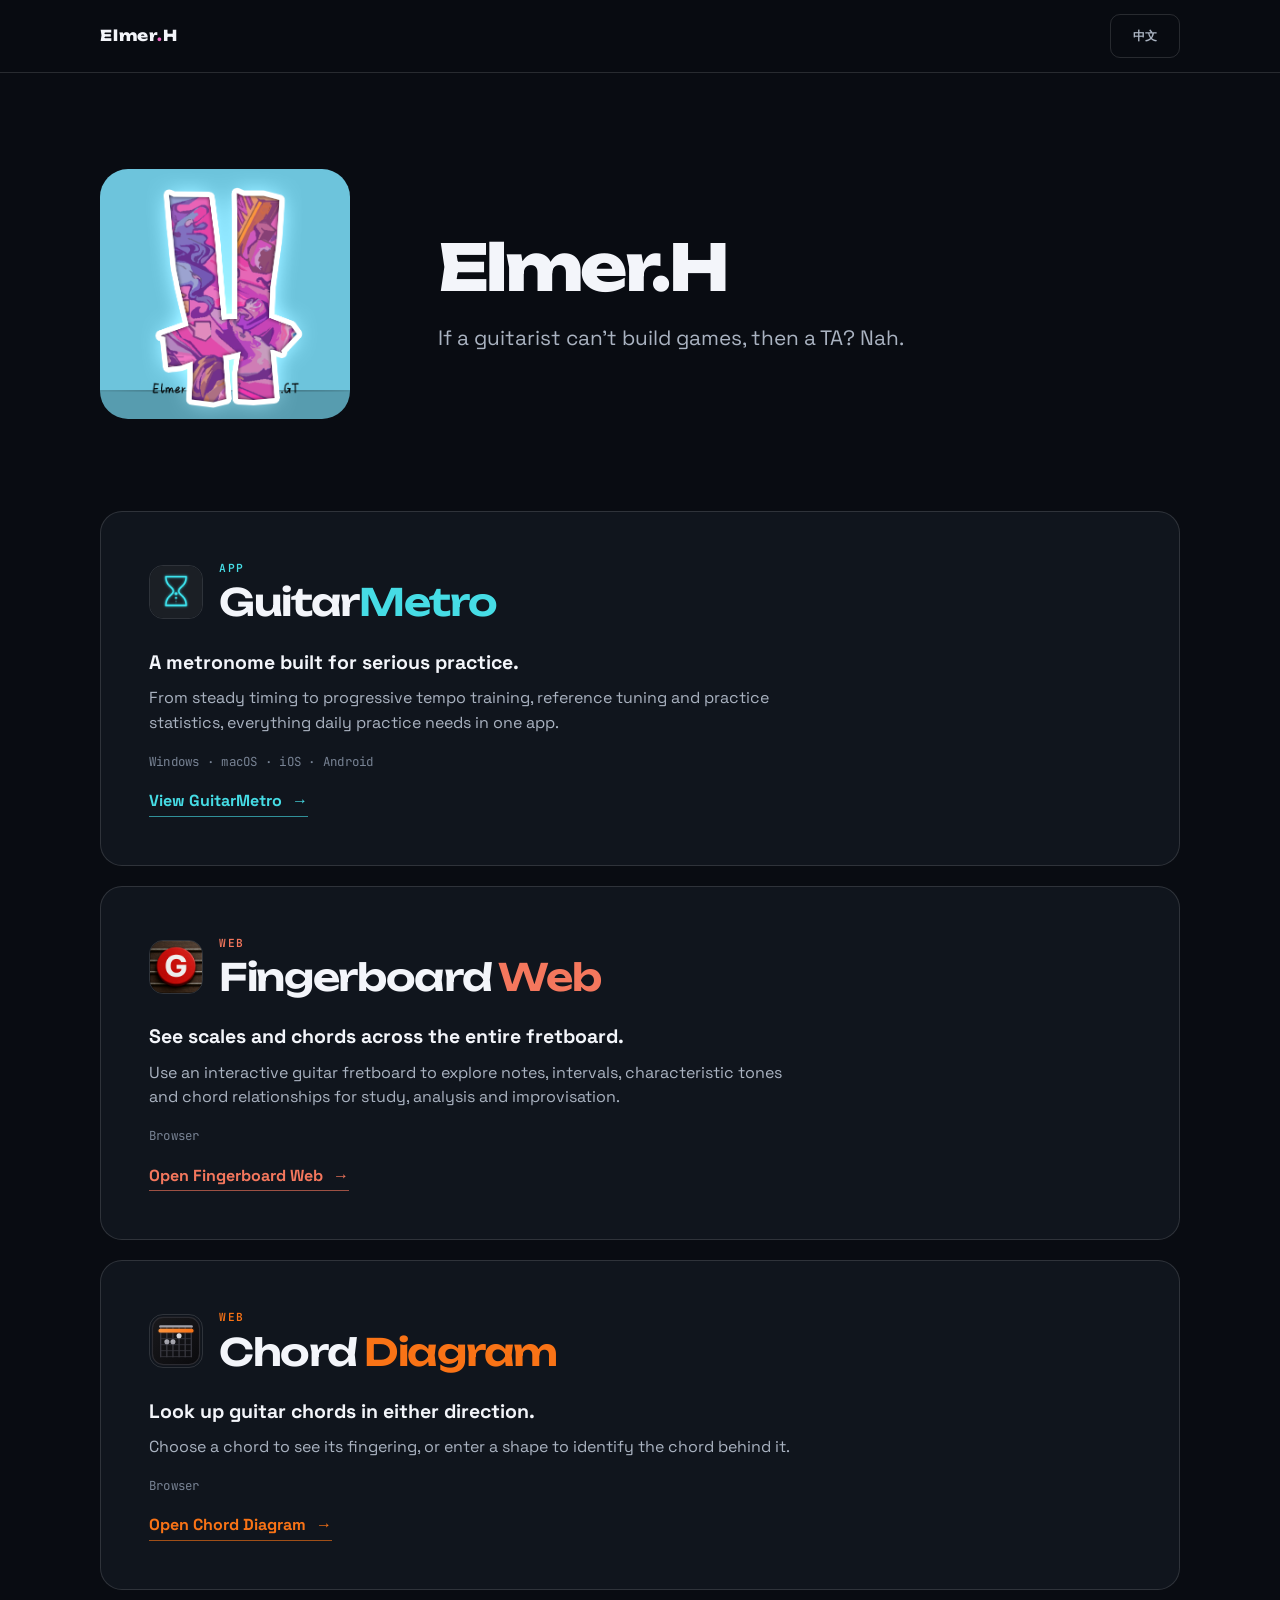
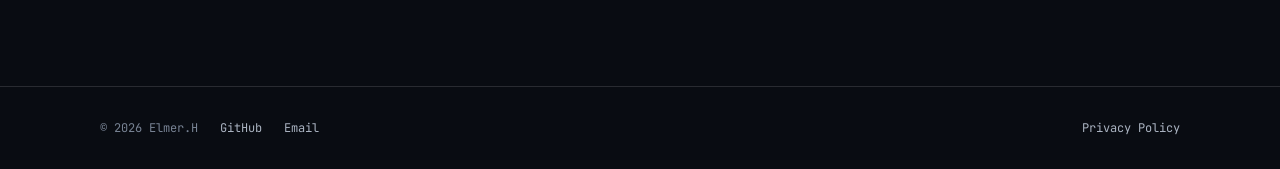
==== commit 6c7ba46f: "feat: add Chord Diagram to homepage" ====
--- a/index.html
+++ b/index.html
@@ -3,9 +3,9 @@
 <head>
   <meta charset="utf-8">
   <meta name="viewport" content="width=device-width, initial-scale=1">
-  <meta name="application-version" content="1.0.1">
+  <meta name="application-version" content="1.1.0">
   <title>Elmer.H — Apps &amp; Web Tools</title>
-  <meta name="description" content="Independent apps and web tools by Elmer.H: GuitarMetro and Fingerboard Web.">
+  <meta name="description" content="Independent apps and web tools by Elmer.H: GuitarMetro, Fingerboard Web and Chord Diagram.">
   <meta name="theme-color" content="#090c12">
   <meta property="og:title" content="Elmer.H — Apps &amp; Web Tools">
   <meta property="og:description" content="Independent apps and web tools by Elmer.H.">
@@ -29,6 +29,7 @@
       --brand: #f266c6;
       --guitarmetro: #46dce5;
       --fingerboard: #f4775d;
+      --chord-diagram: #f97316;
       --display: "Unbounded", "Segoe UI Variable", sans-serif;
       --body: "Space Grotesk", "Segoe UI Variable", "PingFang SC", "Microsoft YaHei", sans-serif;
       --label: "JetBrains Mono", "Cascadia Code", monospace;
@@ -189,6 +190,7 @@
 
     .product--guitarmetro { --accent: var(--guitarmetro); }
     .product--fingerboard { --accent: var(--fingerboard); }
+    .product--chord-diagram { --accent: var(--chord-diagram); }
 
     .product-inner {
       max-width: 790px;
@@ -421,6 +423,28 @@
             <span class="open-label"><span class="en-t">Open Fingerboard Web</span><span class="zh-t">打开 Fingerboard Web</span> <span aria-hidden="true">→</span></span>
           </div>
         </a>
+
+        <a class="product product--chord-diagram" href="https://elmerh313.github.io/myChordDiagram/#/lookup">
+          <div class="product-inner">
+            <div class="product-heading">
+              <img class="app-icon" src="assets/chord-diagram-icon.svg" alt="" width="54" height="54">
+              <div>
+                <p class="product-kind">Web</p>
+                <h2>Chord <span class="product-title-accent">Diagram</span></h2>
+              </div>
+            </div>
+            <p class="product-summary">
+              <span class="en-t">Look up guitar chords in either direction.</span>
+              <span class="zh-t">双向查询与识别吉他和弦。</span>
+            </p>
+            <p class="product-description">
+              <span class="en-t">Choose a chord to see its fingering, or enter a shape to identify the chord behind it.</span>
+              <span class="zh-t">选择和弦查看指法，或输入指板形状识别它对应的和弦。</span>
+            </p>
+            <p class="platforms">Browser</p>
+            <span class="open-label"><span class="en-t">Open Chord Diagram</span><span class="zh-t">打开 Chord Diagram</span> <span aria-hidden="true">→</span></span>
+          </div>
+        </a>
       </section>
     </div>
   </main>
